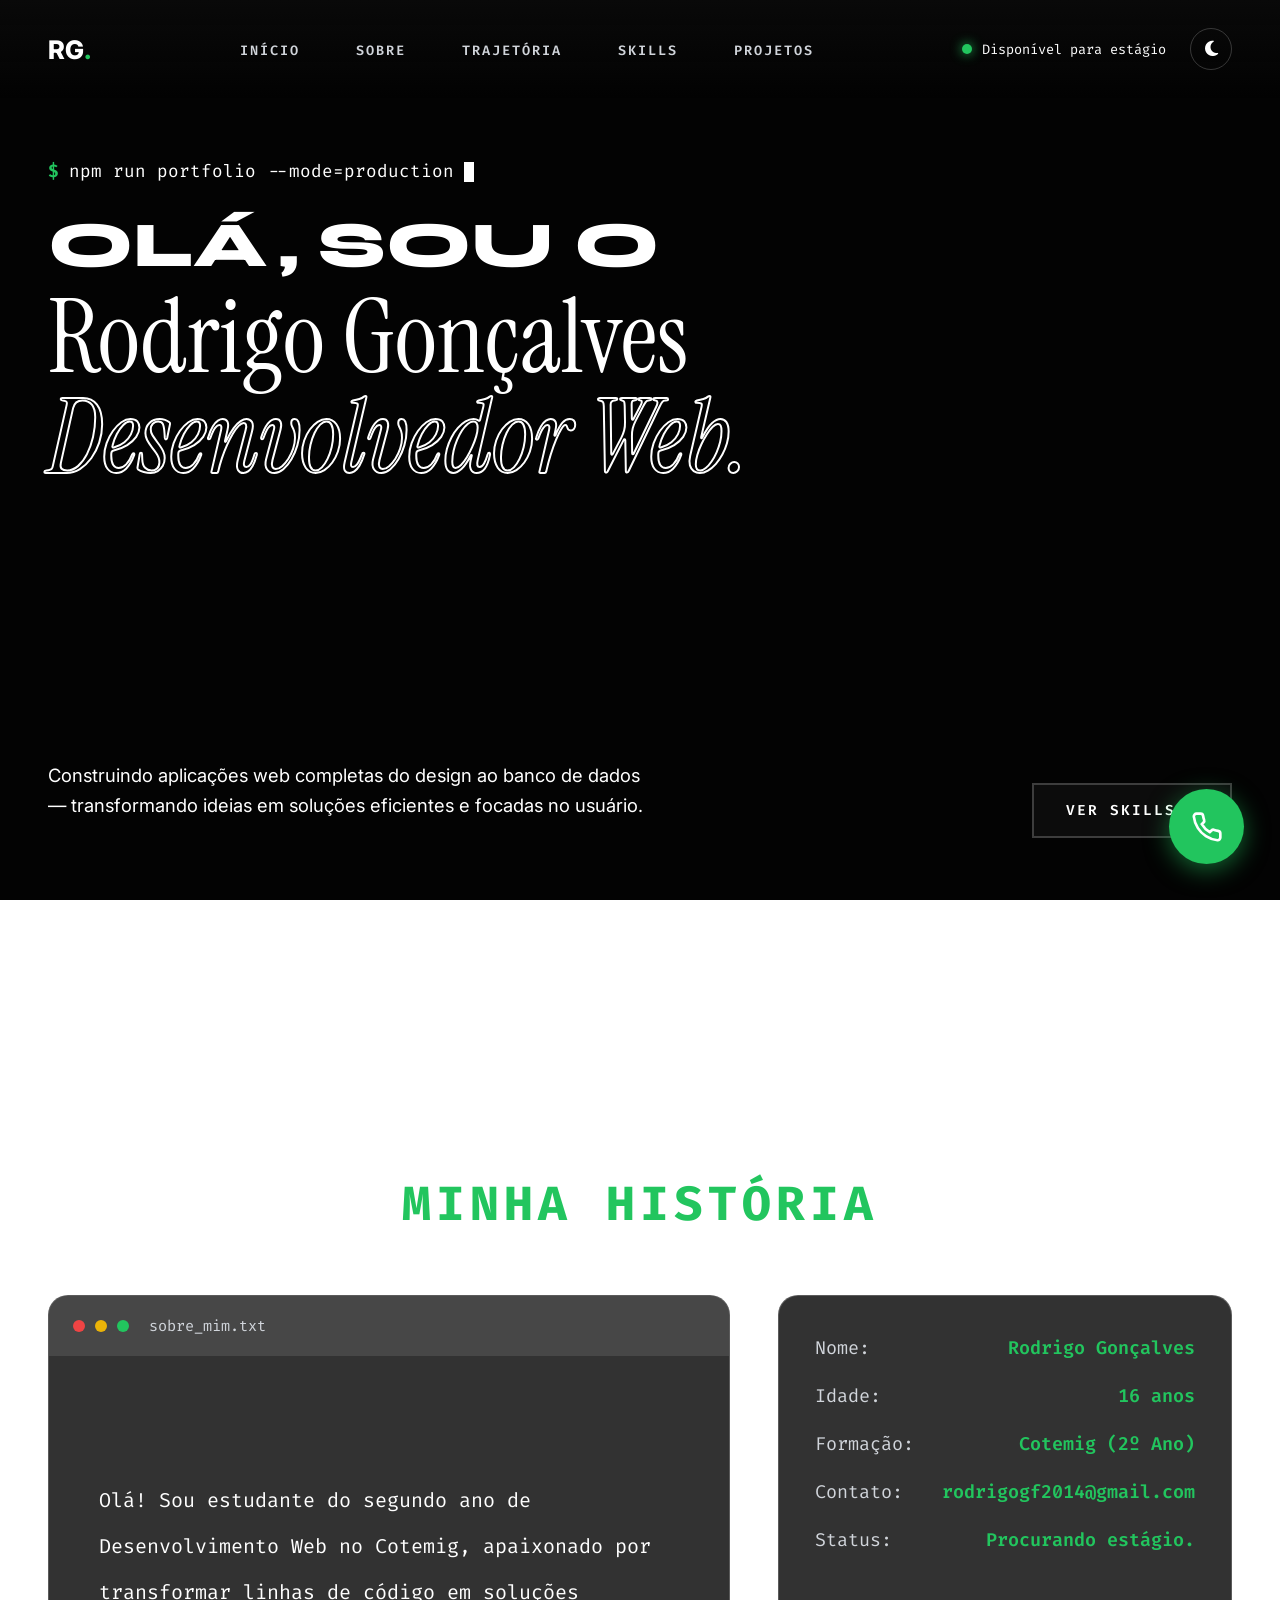
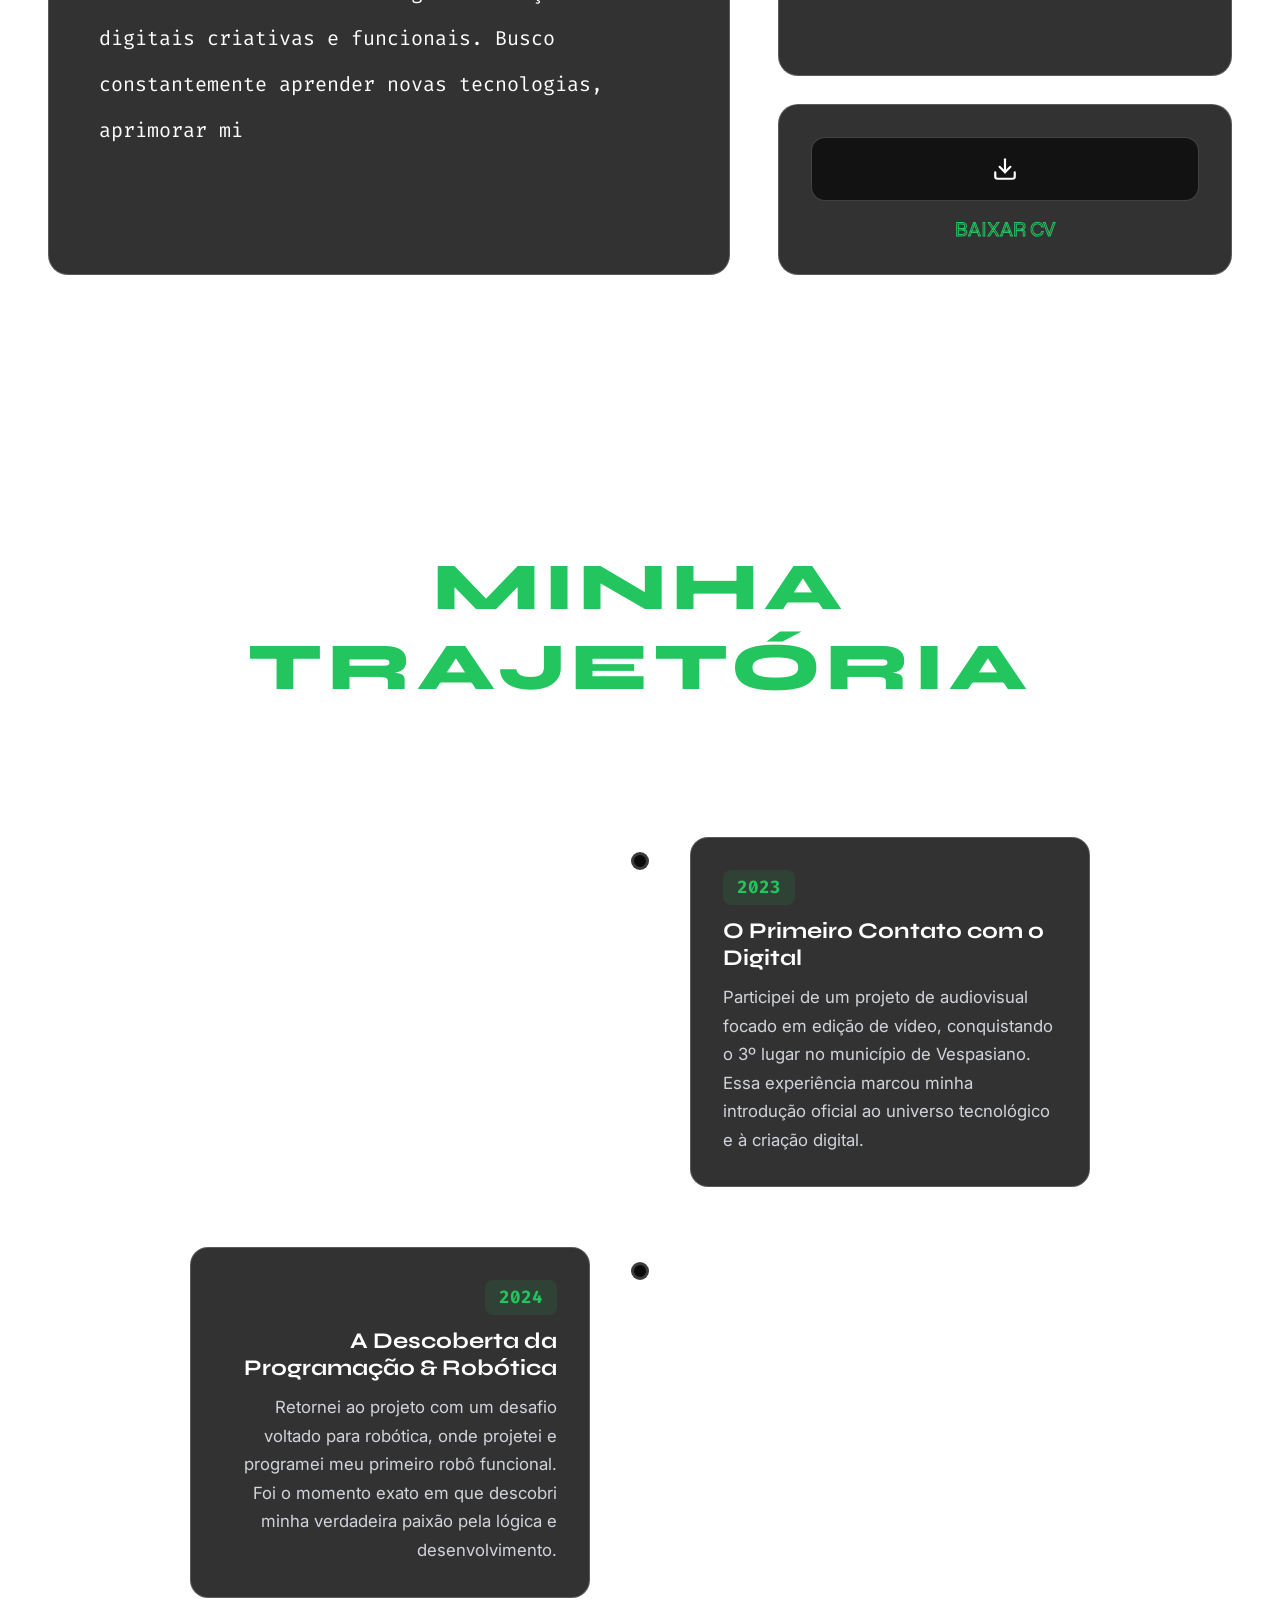
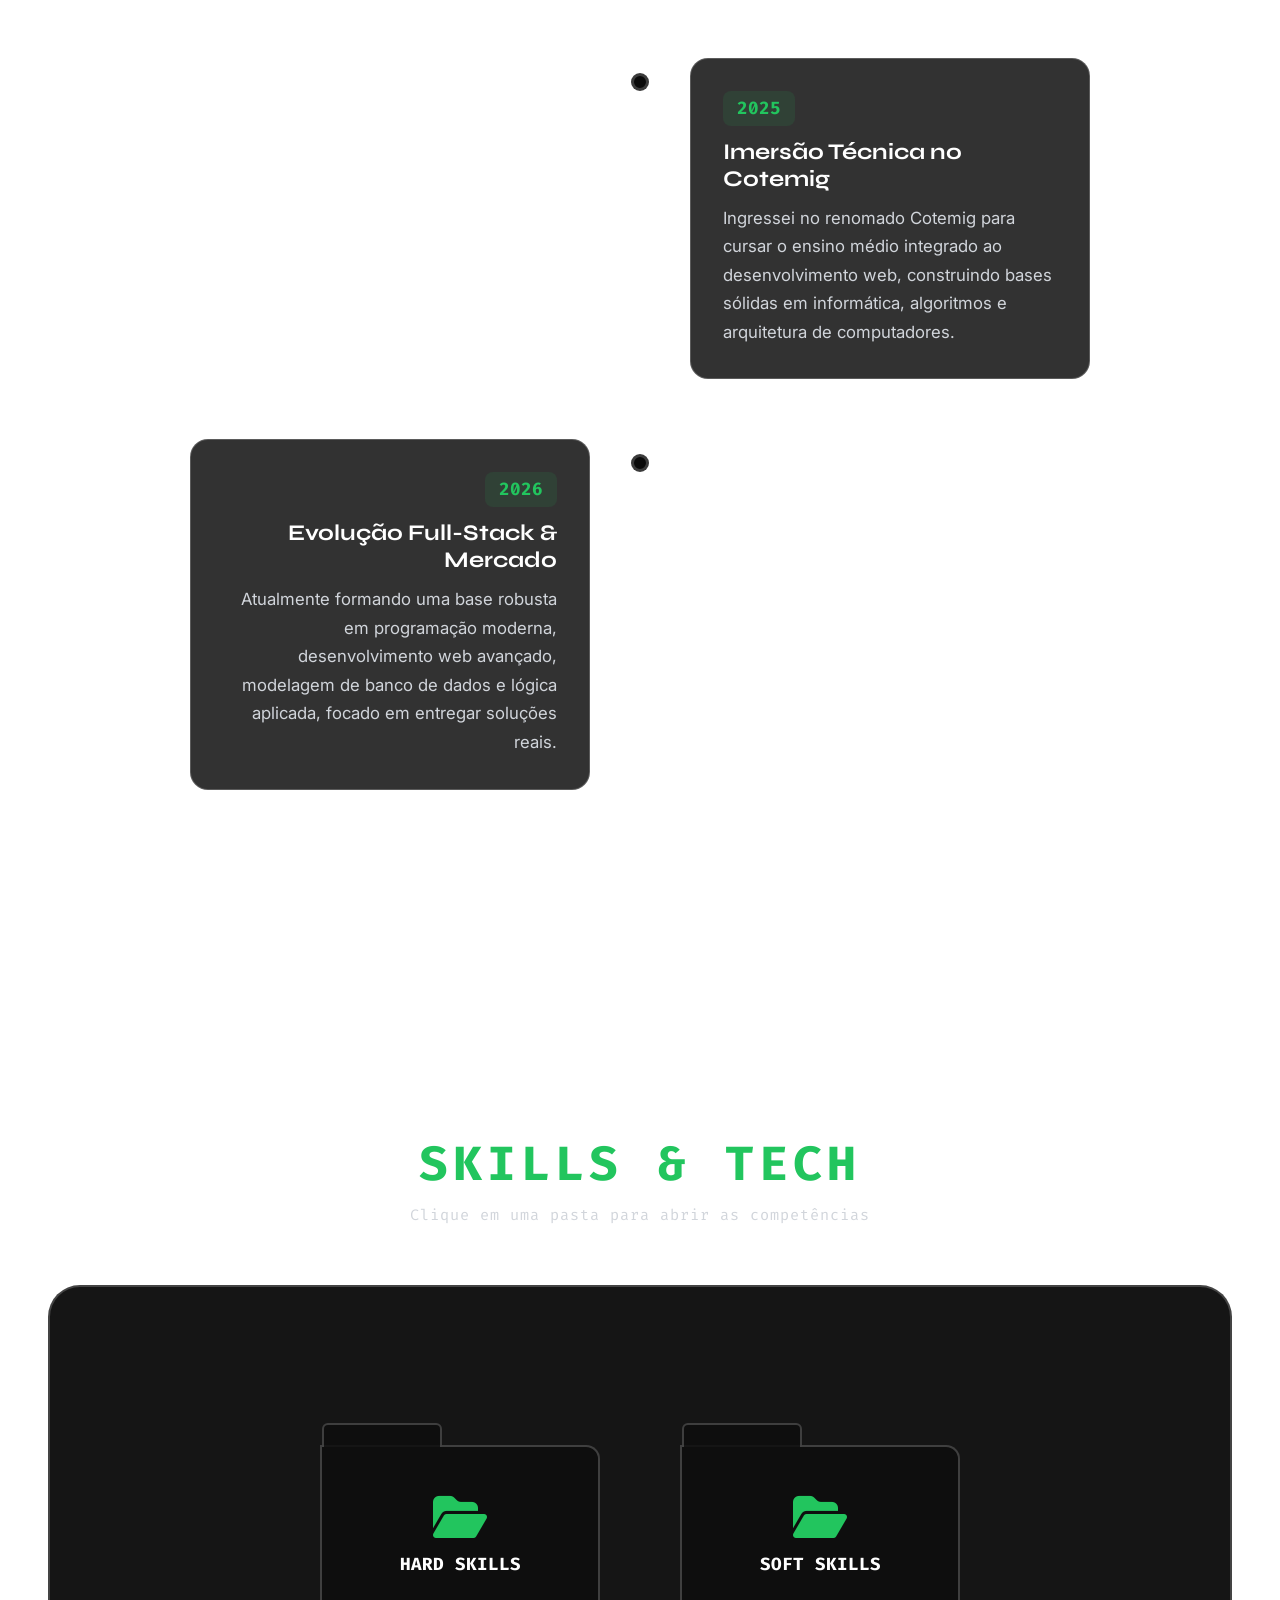
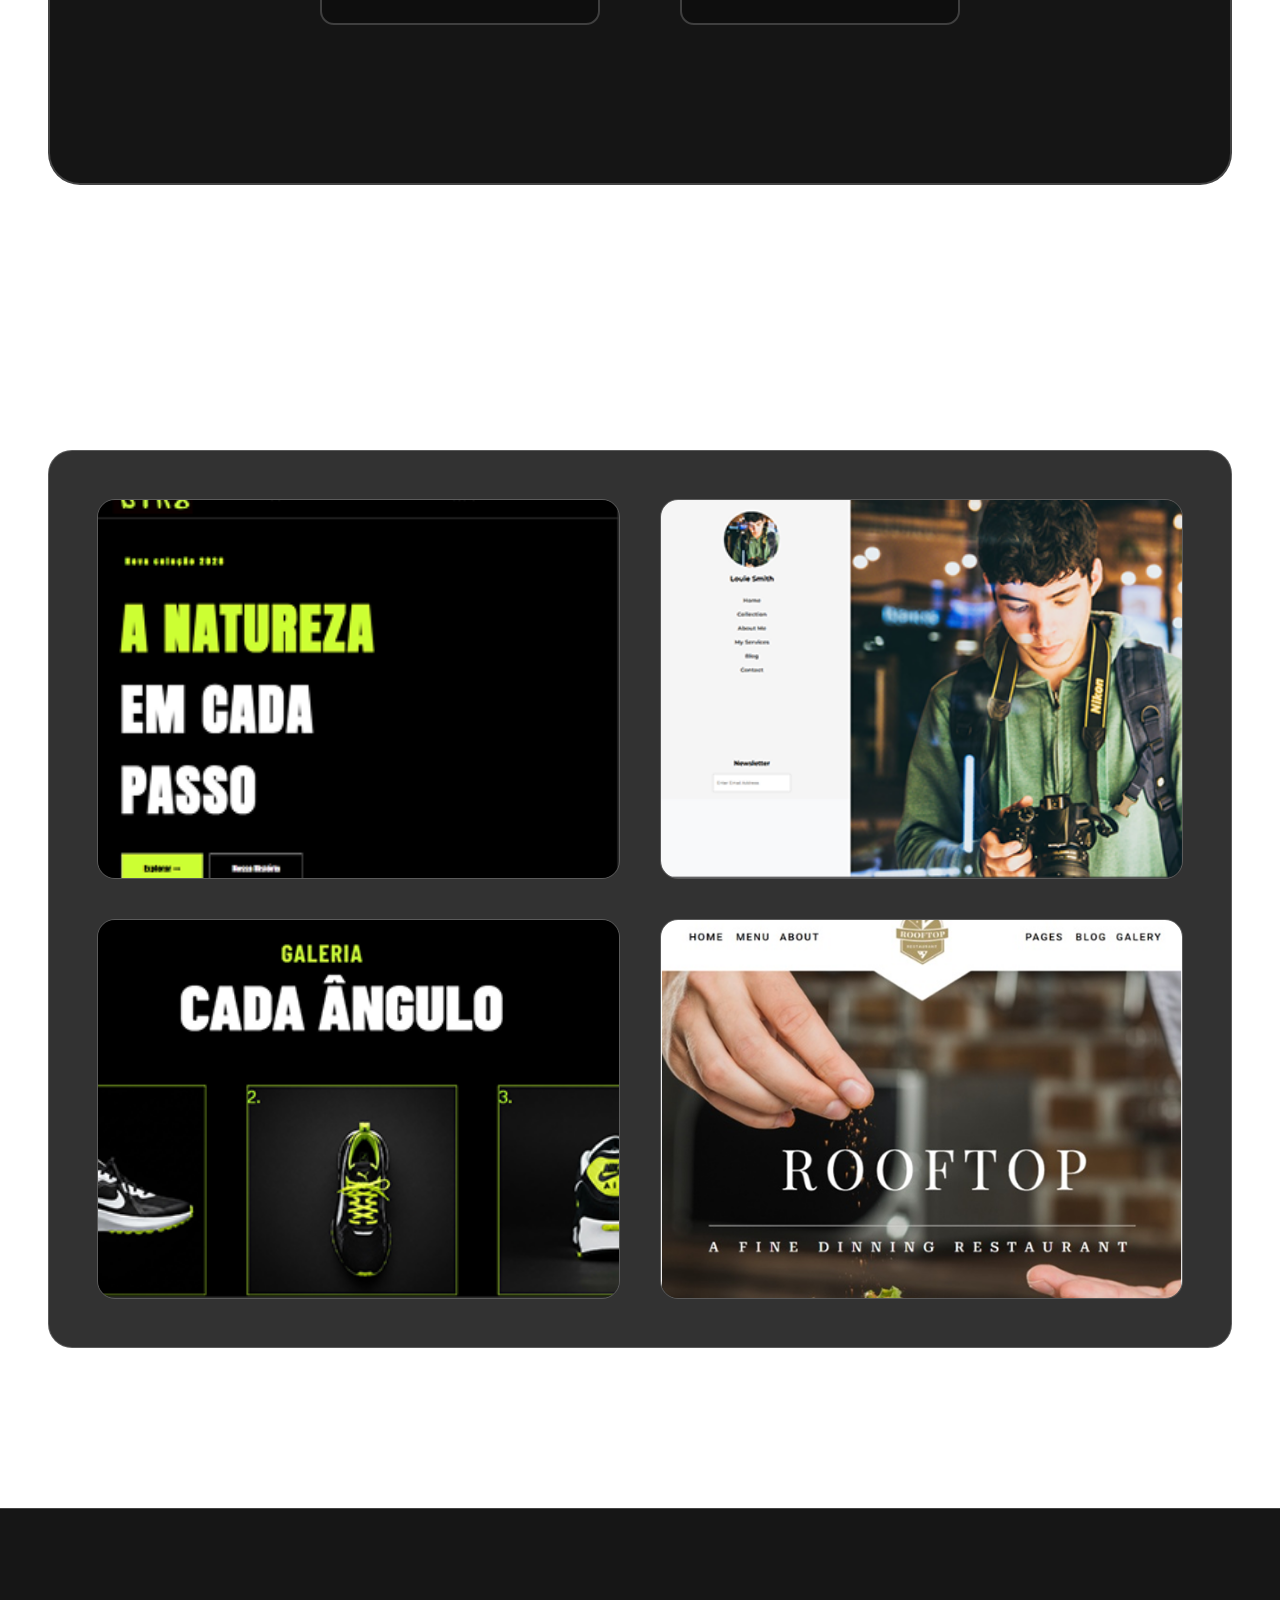
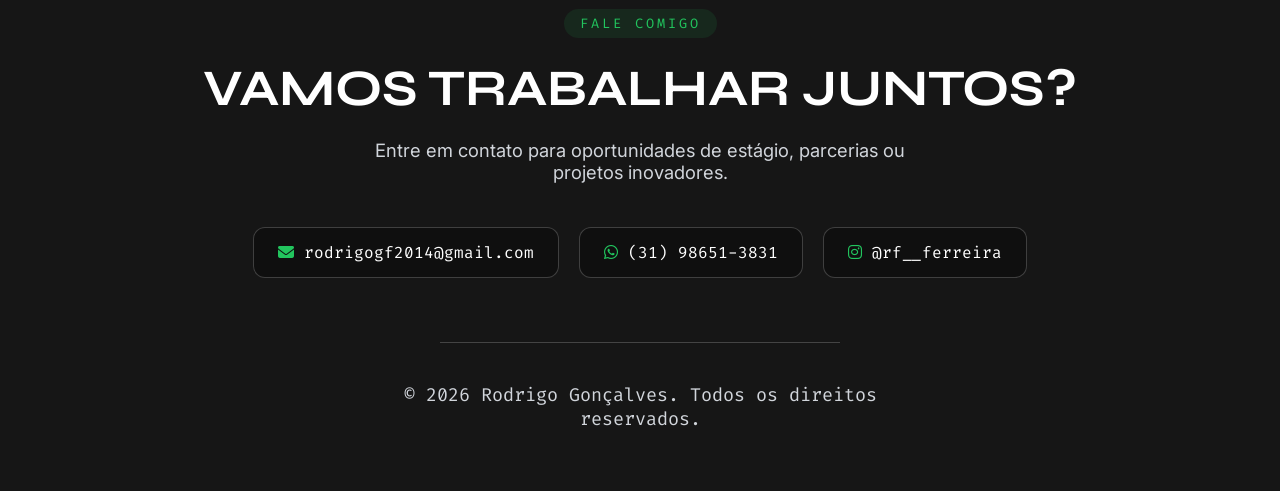
==== index.html @ 090eda8a "Add files via upload" ====
<!DOCTYPE html>
<html lang="pt-BR">

<head>
    <meta charset="UTF-8">
    <meta name="viewport" content="width=device-width, initial-scale=1.0">
    <title>Rodrigo Gonçalves — Desenvolvedor Full-Stack</title>

    <link rel="preconnect" href="https://fonts.googleapis.com">
    <link rel="preconnect" href="https://fonts.gstatic.com" crossorigin>
    <link
        href="https://fonts.googleapis.com/css2?family=Fira+Code:wght@400;500;600;700&family=Instrument+Serif:ital@0;1&family=Inter:wght@300;400;500;600;700&family=Syne:wght@800&display=swap"
        rel="stylesheet">
    <link rel="stylesheet" href="https://cdnjs.cloudflare.com/ajax/libs/font-awesome/6.4.0/css/all.min.css">

    <link rel="stylesheet" href="style.css">
</head>

<body id="corpopagina">

    <!-- BACKGROUND VIDEO -->
    <div class="videofundo">
        <video class="videoobjeto" autoplay loop muted playsinline>
            <source src="134266-759233394.mp4" type="video/mp4">
        </video>
        <div class="camadapesada"></div>
    </div>

    <!-- NAVBAR -->
    <navbar class="barranavegacao">
        <div class="logomarca">RG<span>.</span></div>
        <ul class="listalinks">
            <li><a href="#portfolio-content">Início</a></li>
            <li><a href="#secaoAbout">Sobre</a></li>
            <li><a href="#secaoTrajetoria">Trajetória</a></li>
            <li><a href="#secaoSkills">Skills</a></li>
            <li><a href="#secaoProjetos">Projetos</a></li>
        </ul>
        <div class="historicodireita">
            <div class="statusdisponivel">
                <div class="pontostatus"></div>
                Disponível para estágio
            </div>
            <button id="themeToggleBtn" class="botaotematoggle" onclick="alternarTema()" title="Alternar Tema">
                <div class="containericone">
                    <i class="fa-solid fa-sun iconesol"></i>
                    <i class="fa-solid fa-moon iconeluas"></i>
                </div>
            </button>
        </div>
    </navbar>

    <!-- PRELOADER -->
    <div id="preloader"></div>

    <!-- HERO PRINCIPAL -->
    <main id="portfolio-content" class="conteudoprincipal">
        <div class="wrapperinterno">
            <div class="comandoterminal">
                <span class="simbolocmd">$</span> npm run portfolio --mode=production
                <span class="cursordigitacao"></span>
            </div>

            <div class="containertitulohero">
                <div class="wrappertarget">
                    <span class="olhalogo">OLÁ</span>
                    <span class="complementoim" id="complementoIm">, SOU O</span>
                </div>
                <h1 class="nomeprincipal">Rodrigo Gonçalves</h1>
                <h2 class="subtitulostroke">Desenvolvedor Web.</h2>
            </div>
        </div>

        <div class="rodapehero">
            <p class="descricaoroda">
                Construindo aplicações web completas do design ao banco de dados — transformando ideias em soluções
                eficientes e focadas no usuário.
            </p>
            <div class="acaoroda">
                <a href="#secaoSkills" class="botaocontorno">Ver Skills ↗</a>
            </div>
        </div>
    </main>

    <!-- QUEM SOU EU -->
    <section class="secaoabout" id="secaoAbout">
        <div class="titulocontainer">
            <h2 class="titulotopo">QUEM SOU EU</h2>
            <span class="titulosub" id="tituloSub">MINHA HISTÓRIA</span>
        </div>

        <div class="aboutgrid">
            <div class="historiacard">
                <div class="historiaheader">
                    <span class="pontoterminal r"></span>
                    <span class="pontoterminal y"></span>
                    <span class="pontoterminal g"></span>
                    <span class="titulojanela">sobre_mim.txt</span>
                </div>
                <div class="historiacorpo">
                    <p class="textodigitavel"
                        data-texto="Olá! Sou estudante do segundo ano de Desenvolvimento Web no Cotemig, apaixonado por transformar linhas de código em soluções digitais criativas e funcionais. Busco constantemente aprender novas tecnologias, aprimorar minhas habilidades práticas e colaborar em projetos inovadores que resolvam problemas reais. Meu objetivo é crescer na área de tecnologia, construindo experiências web eficientes e centradas no usuário.">
                    </p>
                </div>
            </div>

            <div class="colunadados">
                <div class="infocard">
                    <div class="infolinha"><span class="infolabel">Nome:</span><span class="infovalor"
                            data-texto="Rodrigo Gonçalves"></span></div>
                    <div class="infolinha"><span class="infolabel">Idade:</span><span class="infovalor"
                            data-texto="16 anos"></span></div>
                    <div class="infolinha"><span class="infolabel">Formação:</span><span class="infovalor"
                            data-texto="Cotemig (2º Ano)"></span></div>
                    <div class="infolinha"><span class="infolabel">Contato:</span><span class="infovalor"
                            data-texto="rodrigogf2014@gmail.com"></span></div>
                    <div class="infolinha"><span class="infolabel">Status:</span><span class="infovalor"
                            data-texto="Procurando estágio."></span></div>
                </div>

                <div class="curriculocard">
                    <a href="RodrigoG-Currículo (1).pdf" download class="botaodownload">
                        <svg viewBox="0 0 24 24" fill="none" stroke-width="2" stroke-linecap="round">
                            <path d="M21 15v4a2 2 0 0 1-2 2H5a2 2 0 0 1-2-2v-4"></path>
                            <polyline points="7 10 12 15 17 10"></polyline>
                            <line x1="12" y1="15" x2="12" y2="3"></line>
                        </svg>
                    </a>
                    <a href="RodrigoG-Currículo (1).pdf" download class="textocurriculo">BAIXAR CV</a>
                </div>
            </div>
        </div>
    </section>

    <!-- SEÇÃO: MINHA TRAJETÓRIA -->
    <section class="secaotrajetoria" id="secaoTrajetoria">
        <div class="titulocontainer">
            <h2 class="titulotopo">EVOLUÇÃO</h2>
            <h2 class="glitchtitulo">MINHA TRAJETÓRIA</h2>
        </div>

        <div class="timelinewrapper">
            <div class="timelinelinhabase">
                <div class="timelinelinhaprogresso" id="timelineProgresso"></div>
            </div>

            <div class="timelineitem">
                <div class="timelineponto"></div>
                <div class="timelinecontent">
                    <span class="timelineano">2023</span>
                    <h3 class="timelinetitulo">O Primeiro Contato com o Digital</h3>
                    <p class="timelinetexto">Participei de um projeto de audiovisual focado em edição de vídeo,
                        conquistando o 3º lugar no município de Vespasiano. Essa experiência marcou minha introdução
                        oficial ao universo tecnológico e à criação digital.</p>
                </div>
            </div>

            <div class="timelineitem">
                <div class="timelineponto"></div>
                <div class="timelinecontent">
                    <span class="timelineano">2024</span>
                    <h3 class="timelinetitulo">A Descoberta da Programação & Robótica</h3>
                    <p class="timelinetexto">Retornei ao projeto com um desafio voltado para robótica, onde projetei e
                        programei meu primeiro robô funcional. Foi o momento exato em que descobri minha verdadeira
                        paixão pela lógica e desenvolvimento.</p>
                </div>
            </div>

            <div class="timelineitem">
                <div class="timelineponto"></div>
                <div class="timelinecontent">
                    <span class="timelineano">2025</span>
                    <h3 class="timelinetitulo">Imersão Técnica no Cotemig</h3>
                    <p class="timelinetexto">Ingressei no renomado Cotemig para cursar o ensino médio integrado ao
                        desenvolvimento web, construindo bases sólidas em informática, algoritmos e arquitetura de
                        computadores.</p>
                </div>
            </div>

            <div class="timelineitem">
                <div class="timelineponto"></div>
                <div class="timelinecontent">
                    <span class="timelineano">2026</span>
                    <h3 class="timelinetitulo">Evolução Full-Stack & Mercado</h3>
                    <p class="timelinetexto">Atualmente formando uma base robusta em programação moderna,
                        desenvolvimento web avançado, modelagem de banco de dados e lógica aplicada, focado em entregar
                        soluções reais.</p>
                </div>
            </div>
        </div>
    </section>

    <!-- SEÇÃO SKILLS -->
    <section class="secaoskills" id="secaoSkills">
        <div class="titulocontainer">
            <h2 class="titulotopo">COMPETÊNCIAS</h2>
            <span class="titulosub">SKILLS & TECH</span>
            <p class="skillsinstrucao">Clique em uma pasta para abrir as competências</p>
        </div>

        <div class="skillssolidbox">
            <div class="foldersflexcontainer">

                <!-- PASTA 1: HARD SKILLS -->
                <div class="folderwrapper" id="wrapperHard">
                    <div class="realfolder" onclick="alternarPasta('hard')">
                        <div class="foldertab"></div>
                        <div class="foldermain">
                            <i class="fa-solid fa-folder-open foldericone"></i>
                            <span>HARD SKILLS</span>
                        </div>
                    </div>
                    <div class="skillsexpansiongrid" id="gridHard">
                        <div class="skillitem"><i class="fa-solid fa-code" style="color: #239120;"></i><span>C#</span>
                        </div>
                        <div class="skillitem"><i class="fa-brands fa-js"
                                style="color: #f7df1e;"></i><span>JavaScript</span></div>
                        <div class="skillitem"><i class="fa-brands fa-python"
                                style="color: #3776ab;"></i><span>Python</span></div>
                        <div class="skillitem"><i class="fa-brands fa-html5"
                                style="color: #e34f26;"></i><span>HTML/CSS</span></div>
                        <div class="skillitem"><i class="fa-solid fa-database"
                                style="color: #4479a1;"></i><span>MySQL</span></div>
                        <div class="skillitem"><i class="fa-brands fa-git-alt"
                                style="color: #f05032;"></i><span>Git</span></div>
                        <div class="skillitem"><i class="fa-solid fa-video"
                                style="color: #a855f7;"></i><span>Edição</span></div>
                    </div>
                </div>

                <!-- PASTA 2: SOFT SKILLS -->
                <div class="folderwrapper" id="wrapperSoft">
                    <div class="realfolder" onclick="alternarPasta('soft')">
                        <div class="foldertab"></div>
                        <div class="foldermain">
                            <i class="fa-solid fa-folder-open foldericone"></i>
                            <span>SOFT SKILLS</span>
                        </div>
                    </div>
                    <div class="skillsexpansiongrid" id="gridSoft">
                        <div class="skillitem"><i class="fa-solid fa-users"
                                style="color: #22c55e;"></i><span>Equipe</span></div>
                        <div class="skillitem"><i class="fa-solid fa-comments"
                                style="color: #3b82f6;"></i><span>Comunicação</span></div>
                        <div class="skillitem"><i class="fa-solid fa-puzzle-piece"
                                style="color: #eab308;"></i><span>Resolução</span></div>
                        <div class="skillitem"><i class="fa-solid fa-lightbulb"
                                style="color: #a855f7;"></i><span>Criatividade</span></div>
                        <div class="skillitem"><i class="fa-solid fa-rocket"
                                style="color: #ec4899;"></i><span>Liderança</span></div>
                    </div>
                </div>

            </div>
        </div>
    </section>

    <!-- SEÇÃO PROJETOS -->
    <section class="secaoprojetos" id="secaoProjetos">
        <div class="tituloprojetoscontainer">
            <h2 class="tituloprojetos">PROJETOS</h2>
        </div>

        <div class="projetosbox">
            <div class="projetosgrid">
                <div class="projetocard">
                    <img src="image 4 (2).png" alt="Preview" class="projetoimg">
                    <div class="projetooverlay">
                        <h3 class="projetotitulocard">STR8 E-COMMERCE</h3>
                        <a href="https://roddrigo-123.github.io/STR8/" target="_blank" class="botaosprojetolink">VER
                            PROJETO</a>
                    </div>
                </div>
                <div class="projetocard">
                    <img src="image 4.png" alt="Preview" class="projetoimg">
                    <div class="projetooverlay">
                        <h3 class="projetotitulocard">LOUIE</h3>
                        <a href="https://roddrigo-123.github.io/Louie/" target="_blank" class="botaosprojetolink">VER
                            PROJETO</a>
                    </div>
                </div>
                <div class="projetocard">
                    <img src="image 5.png" alt="Preview" class="projetoimg">
                    <div class="projetooverlay">
                        <h3 class="projetotitulocard">STR8 LANDING PAGE</h3>
                        <a href="https://roddrigo-123.github.io/Str8landing/" target="_blank"
                            class="botaosprojetolink">VER PROJETO</a>
                    </div>
                </div>
                <div class="projetocard">
                    <img src="Rectangle 11.png" alt="Preview" class="projetoimg">
                    <div class="projetooverlay">
                        <h3 class="projetotitulocard">ROOFTOP</h3>
                        <a href="https://roddrigo-123.github.io/ROOFTOPP/" target="_blank" class="botaosprojetolink">VER
                            PROJETO</a>
                    </div>
                </div>
            </div>
        </div>
    </section>

    <!-- RODAPÉ DE CONTATO OFICIAL -->
    <footer class="footercontato">
        <div class="footercontent">
            <div class="footerbadge">FALE COMIGO</div>
            <h3>VAMOS TRABALHAR JUNTOS?</h3>
            <p>Entre em contato para oportunidades de estágio, parcerias ou projetos inovadores.</p>
            <div class="footerlinksgrid">
                <a href="mailto:rodrigogf2014@gmail.com" class="footerlinkitem"><i class="fa-solid fa-envelope"></i>
                    rodrigogf2014@gmail.com</a>
                <a href="https://wa.me/5531986513831" target="_blank" class="footerlinkitem"><i
                        class="fa-brands fa-whatsapp"></i> (31) 98651-3831</a>
                <a href="https://instagram.com/rf__ferreira" target="_blank" class="footerlinkitem"><i
                        class="fa-brands fa-instagram"></i> @rf__ferreira</a>
            </div>
            <div class="footerdivisor"></div>
            <p class="footercopy">© 2026 Rodrigo Gonçalves. Todos os direitos reservados.</p>
        </div>
    </footer>

    <!-- WIDGET FLUTUANTE NA DIAGONAL COM HOVER -->
    <div class="widgetflutuante">
        <div class="opcoesflutuantes" id="opcoesFlutuantes">
            <button class="botaosub" id="btnAbreForm" title="Formulário">
                <svg viewBox="0 0 24 24" fill="none" stroke="currentColor" stroke-width="2">
                    <path d="M4 4h16c1.1 0 2 .9 2 2v12c0 1.1-.9 2-2 2H4c-1.1 0-2-.9-2-2V6c0-1.1.9-2 2-2z"></path>
                    <polyline points="22,6 12,13 2,6"></polyline>
                </svg>
            </button>
            <button class="botaosub" id="btnAbreRedes" title="Redes">
                <svg viewBox="0 0 24 24" fill="none" stroke="currentColor" stroke-width="2">
                    <rect x="2" y="2" width="20" height="20" rx="5" ry="5"></rect>
                    <path d="M16 11.37A4 4 0 1 1 12.63 8 4 4 0 0 1 16 11.37z"></path>
                </svg>
            </button>
        </div>
        <button class="botaoprincipal" id="btnToggleWidget">
            <svg class="iconetelefone" viewBox="0 0 24 24" fill="none" stroke="currentColor" stroke-width="2">
                <path
                    d="M22 16.92v3a2 2 0 0 1-2.18 2 19.79 19.79 0 0 1-8.63-3.07 19.5 19.5 0 0 1-6-6 19.79 19.79 0 0 1-3.07-8.67A2 2 0 0 1 4.11 2h3a2 2 0 0 1 2 1.72 12.84 12.84 0 0 0 .7 2.81 2 2 0 0 1-.45 2.11L8.09 9.91a16 16 0 0 0 6 6l1.27-1.27a2 2 0 0 1 2.11-.45 12.84 12.84 0 0 0 2.81.7A2 2 0 0 1 22 16.92z">
                </path>
            </svg>
            <svg class="iconefechar" viewBox="0 0 24 24" fill="none" stroke="currentColor" stroke-width="2">
                <line x1="18" y1="6" x2="6" y2="18"></line>
                <line x1="6" y1="6" x2="18" y2="18"></line>
            </svg>
        </button>
    </div>

    <!-- MODAL REDES -->
    <div class="modaloverlay" id="modalRedes">
        <div class="modalcard">
            <button class="modalfechar" onclick="fecharModais()">&times;</button>
            <h3 class="modaltitulo">CONTATO & REDES</h3>
            <div class="redesgrid">
                <a href="mailto:rodrigogf2014@gmail.com" class="redeitem">E-mail</a>
                <a href="https://wa.link/9b0cmp" target="_blank" class="redeitem">WhatsApp</a>
                <a href="https://instagram.com/rf__ferreira?dlrf=MWRsMnFoeXduMDA2dw%3D%3D" target="_blank"
                    class="redeitem">Instagram</a>
                <a href="https://github.com/roddrigo-123" target="_blank" class="redeitem">GitHub</a>
            </div>
        </div>
    </div>

    <!-- MODAL FORMULÁRIO -->
    <div class="modaloverlay" id="modalForm">
        <div class="modalcard">
            <button class="modalfechar" onclick="fecharModais()">&times;</button>
            <h3 class="modaltitulo">FALE COMIGO</h3>
            <form class="formcontato" action="https://formspree.io/f/xwlvbppo" method="POST">
                <div class="formcampo">
                    <label>Nome *</label>
                    <input type="text" name="nome" required>
                </div>
                <div class="formcampo">
                    <label>Telefone *</label>
                    <input type="text" id="telefone" name="telefone" oninput="mascara_telefone()"
                        placeholder="(31)98651-3831" maxlength="14" required>
                </div>
                <div class="formcampo">
                    <label>E-mail *</label>
                    <input type="email" name="email" placeholder="seuemail@dominio.com" required>
                </div>
                <div class="formcampo">
                    <label>Mensagem *</label>
                    <textarea name="mensagem" rows="4" required></textarea>
                </div>
                <button type="submit" class="botaosenviarform">ENVIAR MENSAGEM</button>
            </form>
        </div>
    </div>

    <script src="script.js"></script>
</body>

</html>
---- style.css ----
* {
    margin: 0;
    padding: 0;
    box-sizing: border-box;
}

html,
body {
    width: 100%;
    max-width: 100%;
    overflow-x: hidden !important;
    color: #ffffff;
    font-family: 'Inter', sans-serif;
    min-height: 100vh;
    position: relative;
    scroll-behavior: smooth;
    transition: background-color 0.4s ease, color 0.4s ease;
}

/* --- TEMA CLARO (ATIVADO VIA CLASSE NO BODY) --- */
body.modo-claro {
    background-color: #f8fafc;
    color: #0f172a;
}

body.modo-claro .historiacard,
body.modo-claro .infocard,
body.modo-claro .curriculocard,
body.modo-claro .timelinecontent,
body.modo-claro .projetosbox,
body.modo-claro .realfolder,
body.modo-claro .foldertab,
body.modo-claro .modalcard,
body.modo-claro .redeitem,
body.modo-claro .botaocontorno,
body.modo-claro .footerlinkitem,
body.modo-claro .botaosub {
    background-color: rgba(255, 255, 255, 0.9);
    color: #0f172a;
    border-color: rgba(0, 0, 0, 0.2);
}

body.modo-claro .skillssolidbox {
    background-color: rgba(241, 245, 249, 0.96);
    border-color: rgba(0, 0, 0, 0.2);
}

body.modo-claro .titulotopo,
body.modo-claro .olhalogo,
body.modo-claro .complementoim,
body.modo-claro .nomeprincipal,
body.modo-claro .timelinetitulo,
body.modo-claro .projetotitulocard,
body.modo-claro .footercontent h3,
body.modo-claro .modaltitulo,
body.modo-claro .logomarca,
body.modo-claro .textodigitavel,
body.modo-claro .foldermain,
body.modo-claro .skillitem {
    color: #0f172a;
}

body.modo-claro .subtitulostroke {
    -webkit-text-stroke: 2px #0f172a;
}

body.modo-claro .descricaoroda,
body.modo-claro .timelinetexto,
body.modo-claro .footercontent p,
body.modo-claro .titulojanela,
body.modo-claro .infolabel,
body.modo-claro .skillsinstrucao {
    color: #475569;
}

body.modo-claro .camadapesada {
    background: rgba(255, 255, 255, 0.75);
}

body.modo-claro .botaodownload {
    background: #f1f5f9;
}

body.modo-claro .botaodownload svg {
    stroke: #0f172a;
}

body.modo-claro .botaotematoggle {
    border-color: rgba(0, 0, 0, 0.2);
}

body.modo-claro .iconesol {
    opacity: 1;
    transform: translateY(0);
    color: #0f172a;
}

body.modo-claro .iconeluas {
    opacity: 0;
    transform: translateY(-20px);
}

body.modo-claro .formcampo input,
body.modo-claro .formcampo textarea {
    background: #f8fafc;
    border-color: rgba(0, 0, 0, 0.2);
    color: #0f172a;
}

/* --- SCROLLBAR --- */
::-webkit-scrollbar {
    width: 12px;
}

::-webkit-scrollbar-track {
    background: #0a0a0a;
}

::-webkit-scrollbar-thumb {
    background-color: #22c55e;
    border-radius: 6px;
    border: 3px solid #0a0a0a;
}

/* --- BACKGROUND VIDEO (CORRIGIDO) --- */
.videofundo {
    position: fixed;
    top: 0;
    left: 0;
    width: 100vw;
    height: 100vh;
    z-index: -2;
    overflow: hidden;
    pointer-events: none;
    background-color: #0a0a0a;
}

.videoobjeto {
    width: 100%;
    height: 100%;
    object-fit: cover;
    position: absolute;
    top: 0;
    left: 0;
    z-index: -2;
}

.camadapesada {
    position: absolute;
    top: 0;
    left: 0;
    width: 100%;
    height: 100%;
    background: rgba(0, 0, 0, 0.65);
    z-index: -1;
    pointer-events: none;
    transition: background 0.4s ease;
}

#preloader {
    position: fixed;
    top: 0;
    left: 0;
    width: 100vw;
    height: 100vh;
    background-color: #000000;
    z-index: 9998;
    transition: opacity 0.6s ease;
    pointer-events: none;
}

/* --- NAVBAR --- */
.barranavegacao {
    display: flex;
    justify-content: space-between;
    align-items: center;
    padding: 28px 48px;
    position: fixed;
    top: 0;
    left: 0;
    width: 100%;
    z-index: 100;
    background: linear-gradient(to bottom, rgba(10, 10, 10, 0.9), transparent);
}

.logomarca {
    font-weight: 800;
    font-size: 1.6rem;
    color: #ffffff;
}

.logomarca span {
    color: #22c55e;
}

.listalinks {
    display: flex;
    gap: 16px;
    list-style: none;
}

.listalinks a {
    color: #d1d5db;
    text-decoration: none;
    font-size: 0.85rem;
    font-family: 'Fira Code', monospace;
    letter-spacing: 2px;
    text-transform: uppercase;
    font-weight: 600;
    padding: 10px 20px;
    border-radius: 8px;
    transition: all 0.25s ease;
}

.listalinks a:hover {
    background-color: #ffffff;
    color: #0a0a0a;
}

.historicodireita {
    display: flex;
    align-items: center;
    gap: 24px;
}

.statusdisponivel {
    display: flex;
    align-items: center;
    gap: 10px;
    font-family: 'Fira Code', monospace;
    font-size: 0.85rem;
    color: #ffffff;
}

.pontostatus {
    width: 10px;
    height: 10px;
    background-color: #22c55e;
    border-radius: 50%;
    box-shadow: 0 0 12px #22c55e;
}

/* BOTÃO TEMA */
.botaotematoggle {
    background: transparent;
    border: 1.5px solid rgba(255, 255, 255, 0.2);
    width: 42px;
    height: 42px;
    border-radius: 50%;
    cursor: pointer;
    display: flex;
    justify-content: center;
    align-items: center;
    position: relative;
    overflow: hidden;
}

.containericone {
    position: relative;
    width: 100%;
    height: 100%;
    display: flex;
    justify-content: center;
    align-items: center;
}

.botaotematoggle i {
    position: absolute;
    font-size: 1.1rem;
    color: #ffffff;
    transition: transform 0.4s ease, opacity 0.4s ease;
}

.iconesol {
    opacity: 0;
    transform: translateY(20px);
}

.iconeluas {
    opacity: 1;
    transform: translateY(0);
}

/* --- HERO --- */
.conteudoprincipal {
    padding: 160px 48px 80px 48px;
    width: 100vw;
    min-height: 100vh;
    display: flex;
    flex-direction: column;
    justify-content: space-between;
    align-items: flex-start !important;
    opacity: 0;
    transform: translateY(20px);
    transition: opacity 1s ease, transform 1s ease;
}

.mostrarconteudo {
    opacity: 1 !important;
    transform: translateY(0) !important;
}

.wrapperinterno {
    width: 100%;
    display: flex;
    flex-direction: column;
    align-items: flex-start !important;
}

.comandoterminal {
    font-family: 'Fira Code', monospace;
    font-size: 1.1rem;
    color: #ffffff;
    margin-bottom: 24px;
    display: flex;
    align-items: center;
    gap: 10px;
}

.comandoterminal .simbolocmd {
    color: #22c55e;
    font-weight: 700;
}

.cursordigitacao {
    display: inline-block;
    width: 10px;
    height: 20px;
    background-color: #ffffff;
    animation: piscarcursor 1s infinite;
}

@keyframes piscarcursor {
    50% {
        opacity: 0;
    }
}

.containertitulohero {
    margin-bottom: 20px;
    width: 100%;
    display: flex;
    flex-direction: column;
    align-items: flex-start !important;
}

.wrappertarget {
    position: relative;
    display: inline-flex;
    align-items: center;
    gap: 12px;
    margin-bottom: 8px;
}

.olhalogo {
    font-family: 'Syne', sans-serif;
    font-size: clamp(2rem, 5vw, 4.5rem);
    font-weight: 800;
    color: #ffffff;
    line-height: 1;
}

.complementoim {
    font-family: 'Syne', sans-serif;
    font-size: clamp(2rem, 5vw, 4.5rem);
    font-weight: 800;
    color: #ffffff;
    opacity: 0;
    transform: translateX(-10px);
    transition: opacity 0.8s ease, transform 0.8s ease;
}

.revelarim {
    opacity: 1 !important;
    transform: translateX(0) !important;
}

.nomeprincipal {
    font-family: 'Instrument Serif', serif;
    font-size: clamp(3.5rem, 8vw, 9rem);
    font-weight: 400;
    line-height: 0.9;
    color: #ffffff;
    margin-bottom: 8px;
    width: 100%;
}

.subtitulostroke {
    font-family: 'Instrument Serif', serif;
    font-style: italic;
    font-size: clamp(3.5rem, 8vw, 9rem);
    font-weight: 400;
    line-height: 0.9;
    color: transparent;
    -webkit-text-stroke: 2px #ffffff;
    margin-bottom: 20px;
    width: 100%;
}

.rodapehero {
    display: flex;
    justify-content: space-between;
    align-items: flex-end;
    margin-top: 60px;
    width: 100%;
    flex-wrap: wrap;
    gap: 32px;
}

.descricaoroda {
    max-width: 600px;
    font-size: 1.15rem;
    line-height: 1.6;
    color: #ffffff;
}

.botaocontorno {
    border: 2px solid rgba(255, 255, 255, 0.2);
    background: rgba(15, 15, 15, 0.85);
    color: #ffffff;
    padding: 16px 32px;
    font-family: 'Fira Code', monospace;
    font-size: 0.9rem;
    font-weight: 600;
    letter-spacing: 2px;
    text-transform: uppercase;
    text-decoration: none;
    transition: all 0.3s ease;
}

.botaocontorno:hover {
    background: #22c55e !important;
    color: #fff !important;
    border-color: #22c55e !important;
}

/* --- SEÇÕES GERAIS --- */
.secaoabout,
.secaotrajetoria,
.secaoprojetos,
.secaoskills {
    max-width: 1400px;
    width: 100%;
    margin: 160px auto;
    padding: 0 48px;
    opacity: 0;
    transform: translateY(40px);
    transition: opacity 1s ease, transform 1s ease;
}

.secaoabout.revelar,
.secaotrajetoria.revelar,
.secaoprojetos.revelar,
.secaoskills.revelar {
    opacity: 1 !important;
    transform: translateY(0) !important;
}

.titulocontainer {
    text-align: center;
    margin-bottom: 60px;
}

.titulotopo {
    font-family: 'Instrument Serif', serif;
    font-size: clamp(3.5rem, 7vw, 6.5rem);
    color: #ffffff;
}

.titulosub {
    font-family: 'Fira Code', monospace;
    font-size: clamp(1.8rem, 4vw, 3rem);
    font-weight: 700;
    text-transform: uppercase;
    letter-spacing: 5px;
    margin-top: -5px;
    display: inline-block;
    color: #22c55e;
}

.glitchtitulo {
    font-family: 'Syne', sans-serif;
    font-size: clamp(2.4rem, 5.5vw, 4.2rem);
    font-weight: 800;
    text-transform: uppercase;
    letter-spacing: 6px;
    margin-top: -5px;
    display: inline-block;
    color: #22c55e;
    position: relative;
}

.aboutgrid {
    display: grid;
    grid-template-columns: 1.5fr 1fr;
    gap: 48px;
    align-items: stretch;
}

.historiacard {
    border: 1.5px solid rgba(255, 255, 255, 0.2);
    border-radius: 20px;
    background: rgba(15, 15, 15, 0.85);
    display: flex;
    flex-direction: column;
    overflow: hidden;
    min-height: 580px;
}

.historiaheader {
    background: rgba(255, 255, 255, 0.1);
    padding: 20px 24px;
    display: flex;
    align-items: center;
    gap: 10px;
}

.pontoterminal {
    width: 12px;
    height: 12px;
    border-radius: 50%;
    display: inline-block;
}

.pontoterminal.r {
    background-color: #ef4444;
}

.pontoterminal.y {
    background-color: #eab308;
}

.pontoterminal.g {
    background-color: #22c55e;
}

.titulojanela {
    margin-left: 10px;
    font-family: 'Fira Code', monospace;
    font-size: 0.95rem;
    color: #d1d5db;
}

.historiacorpo {
    padding: 60px 50px;
    flex: 1;
    display: flex;
    align-items: center;
}

.textodigitavel {
    font-family: 'Fira Code', monospace;
    font-size: 1.25rem;
    line-height: 2.3;
    color: #ffffff;
}

.colunadados {
    display: flex;
    flex-direction: column;
    gap: 28px;
    justify-content: space-between;
}

.infocard {
    border: 1.5px solid rgba(255, 255, 255, 0.2);
    border-radius: 20px;
    background: rgba(15, 15, 15, 0.85);
    padding: 40px 36px;
    display: flex;
    flex-direction: column;
    gap: 24px;
    flex: 1;
}

.infolinha {
    display: flex;
    justify-content: space-between;
    font-size: 1.15rem;
    gap: 16px;
}

.infolabel {
    color: #d1d5db;
    font-family: 'Fira Code', monospace;
}

.infovalor {
    color: #22c55e;
    font-family: 'Fira Code', monospace;
    font-weight: 600;
    text-align: right;
}

.curriculocard {
    border: 1.5px solid rgba(255, 255, 255, 0.2);
    border-radius: 20px;
    background: rgba(15, 15, 15, 0.85);
    padding: 32px;
    text-align: center;
    display: flex;
    flex-direction: column;
    align-items: center;
    gap: 16px;
}

.botaodownload {
    border: 1.5px solid rgba(255, 255, 255, 0.2);
    background: rgba(15, 15, 15, 0.85);
    padding: 18px;
    width: 100%;
    border-radius: 14px;
    cursor: pointer;
    display: flex;
    justify-content: center;
}

.botaodownload svg {
    width: 26px;
    height: 26px;
    stroke: #ffffff;
}

.textocurriculo {
    font-family: 'Syne', sans-serif;
    font-size: 1.3rem;
    color: transparent;
    -webkit-text-stroke: 1px #22c55e;
    text-transform: uppercase;
    text-decoration: none;
}

/* --- TRAJETÓRIA --- */
.timelinewrapper {
    position: relative;
    max-width: 1000px;
    margin: 0 auto;
    padding: 40px 0;
}

.timelinelinhabase {
    position: absolute;
    top: 0;
    left: 50%;
    transform: translateX(-50%);
    width: 4px;
    height: 100%;
    background: rgba(255, 255, 255, 0.2);
    border-radius: 4px;
}

.timelinelinhaprogresso {
    position: absolute;
    top: 0;
    left: 0;
    width: 100%;
    height: 0%;
    background: #22c55e;
    box-shadow: 0 0 20px #22c55e;
    border-radius: 4px;
    transition: height 0.1s ease-out;
}

.timelineitem {
    position: relative;
    width: 50%;
    padding: 30px 50px;
    opacity: 0;
    transform: translateY(60px);
    transition: opacity 0.8s ease, transform 0.8s ease;
}

.timelineitem.ativa {
    opacity: 1;
    transform: translateY(0);
}

.timelineitem:nth-child(odd) {
    left: 0;
    text-align: right;
}

.timelineitem:nth-child(even) {
    left: 50%;
    text-align: left;
}

.timelineponto {
    position: absolute;
    top: 45px;
    width: 18px;
    height: 18px;
    background: #0a0a0a;
    border: 3px solid rgba(255, 255, 255, 0.2);
    border-radius: 50%;
    z-index: 2;
}

.timelineitem:nth-child(odd) .timelineponto {
    right: -9px;
}

.timelineitem:nth-child(even) .timelineponto {
    left: -9px;
}

.timelineitem.ativa .timelineponto {
    background: #22c55e;
    border-color: #ffffff;
    box-shadow: 0 0 20px #22c55e;
    transform: scale(1.35);
}

.timelinecontent {
    background: rgba(15, 15, 15, 0.85);
    border: 1.5px solid rgba(255, 255, 255, 0.2);
    border-radius: 18px;
    padding: 32px;
}

.timelineano {
    font-family: 'Fira Code', monospace;
    font-size: 1.1rem;
    font-weight: 700;
    color: #22c55e;
    background: rgba(34, 197, 94, 0.1);
    padding: 6px 14px;
    border-radius: 8px;
    display: inline-block;
    margin-bottom: 12px;
}

.timelinetitulo {
    font-family: 'Syne', sans-serif;
    font-size: 1.4rem;
    color: #ffffff;
    margin-bottom: 12px;
}

.timelinetexto {
    font-size: 1.05rem;
    line-height: 1.7;
    color: #d1d5db;
}

/* --- SKILLS --- */
.skillsinstrucao {
    text-align: center;
    font-family: 'Fira Code', monospace;
    font-size: 0.95rem;
    color: #d1d5db;
    margin-top: 10px;
    margin-bottom: 40px;
    letter-spacing: 1px;
}

.skillssolidbox {
    background: rgba(12, 12, 12, 0.96);
    border: 2px solid rgba(255, 255, 255, 0.2);
    border-radius: 32px;
    padding: 80px 40px;
    width: 100%;
    min-height: 500px;
    display: flex;
    justify-content: center;
    align-items: center;
    position: relative;
}

.foldersflexcontainer {
    display: flex;
    justify-content: center;
    align-items: center;
    width: 100%;
    flex-wrap: wrap;
    gap: 80px;
}

.folderwrapper {
    position: relative;
    display: flex;
    justify-content: center;
    align-items: center;
}

.realfolder {
    position: relative;
    width: 280px;
    height: 180px;
    background: rgba(15, 15, 15, 0.85);
    border: 2.5px solid rgba(255, 255, 255, 0.2);
    border-radius: 0 14px 14px 14px;
    display: flex;
    align-items: center;
    justify-content: center;
    cursor: pointer;
    z-index: 5;
    transition: transform 0.2s ease, border-color 0.2s ease;
}

.realfolder:hover {
    border-color: #22c55e;
    transform: translateY(-4px);
}

.foldertab {
    position: absolute;
    top: -24px;
    left: 0;
    width: 120px;
    height: 24px;
    background: rgba(15, 15, 15, 0.85);
    border: 2.5px solid rgba(255, 255, 255, 0.2);
    border-bottom: none;
    border-radius: 6px 6px 0 0;
}

.foldermain {
    display: flex;
    flex-direction: column;
    align-items: center;
    gap: 12px;
    color: #ffffff;
    font-family: 'Fira Code', monospace;
    font-size: 1.1rem;
    font-weight: 700;
}

.foldericone {
    font-size: 3rem;
    color: #22c55e;
}

.skillsexpansiongrid {
    position: absolute;
    top: 50%;
    left: 50%;
    width: 0;
    height: 0;
    display: flex;
    justify-content: center;
    align-items: center;
    pointer-events: none;
    z-index: 10;
}

.folderwrapper.ativa .skillsexpansiongrid {
    pointer-events: auto;
}

.skillitem {
    position: absolute;
    display: flex;
    flex-direction: column;
    align-items: center;
    gap: 6px;
    color: #ffffff;
    font-family: 'Fira Code', monospace;
    font-size: 1rem;
    font-weight: 600;
    opacity: 0;
    transform: translate(0, 0) scale(0.5);
    transition: all 0.3s ease;
    user-select: none;
    pointer-events: none;
}

.skillitem i {
    font-size: 2.5rem;
    filter: drop-shadow(0 0 10px rgba(34, 197, 94, 0.5));
}

.skillitem span {
    background: #0a0a0a;
    border: 1px solid rgba(255, 255, 255, 0.2);
    padding: 3px 10px;
    border-radius: 6px;
    font-size: 0.85rem;
}

.folderwrapper.ativa .skillitem {
    opacity: 1;
    pointer-events: auto;
}

#wrapperHard.ativa #gridHard .skillitem:nth-child(1) {
    transform: translate(-200px, -120px) scale(1);
}

#wrapperHard.ativa #gridHard .skillitem:nth-child(2) {
    transform: translate(200px, -120px) scale(1);
}

#wrapperHard.ativa #gridHard .skillitem:nth-child(3) {
    transform: translate(-240px, 0px) scale(1);
}

#wrapperHard.ativa #gridHard .skillitem:nth-child(4) {
    transform: translate(240px, 0px) scale(1);
}

#wrapperHard.ativa #gridHard .skillitem:nth-child(5) {
    transform: translate(-160px, 110px) scale(1);
}

#wrapperHard.ativa #gridHard .skillitem:nth-child(6) {
    transform: translate(160px, 110px) scale(1);
}

#wrapperHard.ativa #gridHard .skillitem:nth-child(7) {
    transform: translate(0px, -150px) scale(1);
}

#wrapperSoft.ativa #gridSoft .skillitem:nth-child(1) {
    transform: translate(-180px, -100px) scale(1);
}

#wrapperSoft.ativa #gridSoft .skillitem:nth-child(2) {
    transform: translate(180px, -100px) scale(1);
}

#wrapperSoft.ativa #gridSoft .skillitem:nth-child(3) {
    transform: translate(0px, -140px) scale(1);
}

#wrapperSoft.ativa #gridSoft .skillitem:nth-child(4) {
    transform: translate(-150px, 100px) scale(1);
}

#wrapperSoft.ativa #gridSoft .skillitem:nth-child(5) {
    transform: translate(150px, 100px) scale(1);
}

/* --- PROJETOS --- */
.tituloprojetos {
    font-family: 'Syne', sans-serif;
    font-size: clamp(3rem, 7vw, 5.5rem);
    text-align: center;
    color: #ffffff;
    text-transform: uppercase;
}

.projetosbox {
    background: rgba(15, 15, 15, 0.85);
    border: 1.5px solid rgba(255, 255, 255, 0.2);
    border-radius: 24px;
    padding: 48px;
}

.projetosgrid {
    display: grid;
    grid-template-columns: repeat(2, 1fr);
    gap: 40px;
}

.projetocard {
    position: relative;
    height: 380px;
    border-radius: 18px;
    overflow: hidden;
    border: 1.5px solid rgba(255, 255, 255, 0.2);
}

.projetoimg {
    width: 100%;
    height: 100%;
    object-fit: cover;
}

.projetooverlay {
    position: absolute;
    bottom: 0;
    left: 0;
    width: 100%;
    height: 60%;
    background: linear-gradient(to top, #0a0a0a 40%, transparent);
    display: flex;
    flex-direction: column;
    justify-content: flex-end;
    align-items: center;
    padding: 32px;
    opacity: 0;
    transition: opacity 0.3s ease;
}

.projetocard:hover .projetooverlay {
    opacity: 1;
}

.projetotitulocard {
    font-family: 'Syne', sans-serif;
    font-size: 2.4rem;
    color: #ffffff;
    text-align: center;
}

.botaosprojetolink {
    padding: 14px 28px;
    background: #22c55e;
    color: #fff;
    text-decoration: none;
    font-family: 'Fira Code', monospace;
    font-weight: 700;
    border-radius: 8px;
    margin-top: 12px;
}

/* --- RODAPÉ --- */
.footercontato {
    background: rgba(10, 10, 10, 0.95);
    border-top: 1.5px solid rgba(255, 255, 255, 0.2);
    padding: 100px 48px 60px 48px;
    text-align: center;
    width: 100%;
    margin-top: 160px;
}

.footercontent {
    max-width: 900px;
    margin: 0 auto;
    display: flex;
    flex-direction: column;
    gap: 20px;
    align-items: center;
}

.footerbadge {
    font-family: 'Fira Code', monospace;
    font-size: 0.85rem;
    letter-spacing: 3px;
    color: #22c55e;
    background: rgba(34, 197, 94, 0.1);
    padding: 6px 16px;
    border-radius: 20px;
}

.footercontent h3 {
    font-family: 'Syne', sans-serif;
    font-size: clamp(2.2rem, 5vw, 3.2rem);
    color: #ffffff;
}

.footercontent p {
    color: #d1d5db;
    font-size: 1.15rem;
    max-width: 600px;
}

.footerlinksgrid {
    display: flex;
    gap: 20px;
    flex-wrap: wrap;
    justify-content: center;
    margin: 24px 0;
}

.footerlinkitem {
    font-family: 'Fira Code', monospace;
    font-size: 1rem;
    color: #ffffff;
    background: rgba(15, 15, 15, 0.85);
    border: 1.5px solid rgba(255, 255, 255, 0.2);
    padding: 14px 24px;
    border-radius: 12px;
    text-decoration: none;
    display: flex;
    align-items: center;
    gap: 10px;
    transition: all 0.3s ease;
}

.footerlinkitem i {
    color: #22c55e;
}

.footerlinkitem:hover {
    background: #22c55e;
    color: #fff;
}

.footerdivisor {
    width: 100%;
    height: 1px;
    background: rgba(255, 255, 255, 0.2);
    margin: 20px 0;
    max-width: 400px;
}

.footercopy {
    font-size: 0.9rem;
    color: #d1d5db;
    font-family: 'Fira Code', monospace;
}

/* --- WIDGET FLUTUANTE --- */
.widgetflutuante {
    position: fixed;
    bottom: 36px;
    right: 36px;
    z-index: 1000;
    width: 75px;
    height: 75px;
}

.botaoprincipal {
    width: 75px;
    height: 75px;
    border-radius: 50%;
    background-color: #22c55e;
    border: none;
    cursor: pointer;
    display: flex;
    justify-content: center;
    align-items: center;
    position: relative;
    z-index: 2;
    box-shadow: 0 6px 25px rgba(34, 197, 94, 0.5);
}

.botaoprincipal svg {
    width: 32px;
    height: 32px;
    position: absolute;
    transition: transform 0.4s ease, opacity 0.4s ease;
    stroke: #fff;
    pointer-events: none;
}

.iconefechar {
    opacity: 0;
    transform: rotate(-180deg);
}

.widgetflutuante.ativo .botaoprincipal {
    background-color: #ef4444;
}

.widgetflutuante.ativo .iconetelefone {
    opacity: 0;
    transform: rotate(180deg);
}

.widgetflutuante.ativo .iconefechar {
    opacity: 1;
    transform: rotate(0deg);
}

.opcoesflutuantes {
    position: absolute;
    width: 100%;
    height: 100%;
    top: 0;
    left: 0;
    pointer-events: none;
}

.botaosub {
    position: absolute;
    bottom: 0;
    right: 0;
    width: 52px;
    height: 52px;
    border-radius: 50%;
    background: rgba(15, 15, 15, 0.85);
    border: 1.5px solid #22c55e;
    color: #ffffff;
    cursor: pointer;
    display: flex;
    justify-content: center;
    align-items: center;
    opacity: 0;
    transform: translate(0, 0) scale(0);
    transition: transform 0.3s cubic-bezier(0.175, 0.885, 0.32, 1.275), opacity 0.3s ease, background 0.2s ease;
    z-index: 1;
}

.botaosub svg {
    width: 22px;
    height: 22px;
    stroke: #ffffff;
    pointer-events: none;
}

.botaosub:hover {
    background: #22c55e !important;
}

.botaosub:hover svg {
    stroke: #ffffff !important;
}

.widgetflutuante.ativo .opcoesflutuantes {
    pointer-events: auto;
}

.widgetflutuante.ativo #btnAbreForm {
    opacity: 1;
    transform: translate(-70px, -55px) scale(1);
}

.widgetflutuante.ativo #btnAbreRedes {
    opacity: 1;
    transform: translate(-15px, -115px) scale(1);
}

/* --- MODAIS --- */
.modaloverlay {
    position: fixed;
    top: 0;
    left: 0;
    width: 100vw;
    height: 100vh;
    background: rgba(0, 0, 0, 0.7);
    backdrop-filter: blur(8px);
    z-index: 9999;
    display: flex;
    justify-content: center;
    align-items: center;
    opacity: 0;
    visibility: hidden;
    transition: all 0.3s ease;
}

.modaloverlay.aberto {
    opacity: 1;
    visibility: visible;
}

.modalcard {
    background: rgba(15, 15, 15, 0.95);
    border: 1.5px solid rgba(255, 255, 255, 0.2);
    border-radius: 20px;
    padding: 44px;
    width: 90%;
    max-width: 520px;
    position: relative;
}

.modalfechar {
    position: absolute;
    top: 18px;
    right: 22px;
    background: transparent;
    border: none;
    color: #ffffff;
    font-size: 2.2rem;
    cursor: pointer;
}

.modaltitulo {
    font-family: 'Syne', sans-serif;
    font-size: 2.2rem;
    color: #ffffff;
    margin-bottom: 28px;
    text-align: center;
}

.redesgrid {
    display: grid;
    grid-template-columns: 1fr 1fr;
    gap: 18px;
}

.redeitem {
    padding: 18px;
    background: rgba(15, 15, 15, 0.85);
    border-radius: 12px;
    color: #ffffff;
    text-decoration: none;
    text-align: center;
    font-family: 'Fira Code', monospace;
    border: 1.5px solid rgba(255, 255, 255, 0.2);
}

.redeitem:hover {
    background: #22c55e;
    color: #fff;
}

.formcontato {
    display: flex;
    flex-direction: column;
    gap: 20px;
}

.formcampo {
    display: flex;
    flex-direction: column;
    gap: 10px;
}

.formcampo label {
    font-family: 'Fira Code', monospace;
    font-size: 0.95rem;
    color: #d1d5db;
}

.formcampo input,
.formcampo textarea {
    background: #0a0a0a;
    border: 1.5px solid rgba(255, 255, 255, 0.2);
    border-radius: 12px;
    padding: 16px;
    color: #ffffff;
    outline: none;
}

.formcampo input:focus,
.formcampo textarea:focus {
    border-color: #22c55e;
}

.botaosenviarform {
    padding: 18px;
    background: #22c55e;
    color: #fff;
    border: none;
    border-radius: 12px;
    font-family: 'Fira Code', monospace;
    font-weight: 700;
    cursor: pointer;
}

.botaosenviarform:hover {
    opacity: 0.9;
}

@media (max-width: 1024px) {

    .aboutgrid,
    .projetosgrid {
        grid-template-columns: 1fr;
    }

    .listalinks {
        display: none;
    }

    .conteudoprincipal {
        padding: 120px 24px 40px 24px;
    }

    .secaoabout,
    .secaoprojetos,
    .secaoskills {
        padding: 0 24px;
    }

    .foldersflexcontainer {
        gap: 60px;
    }
}
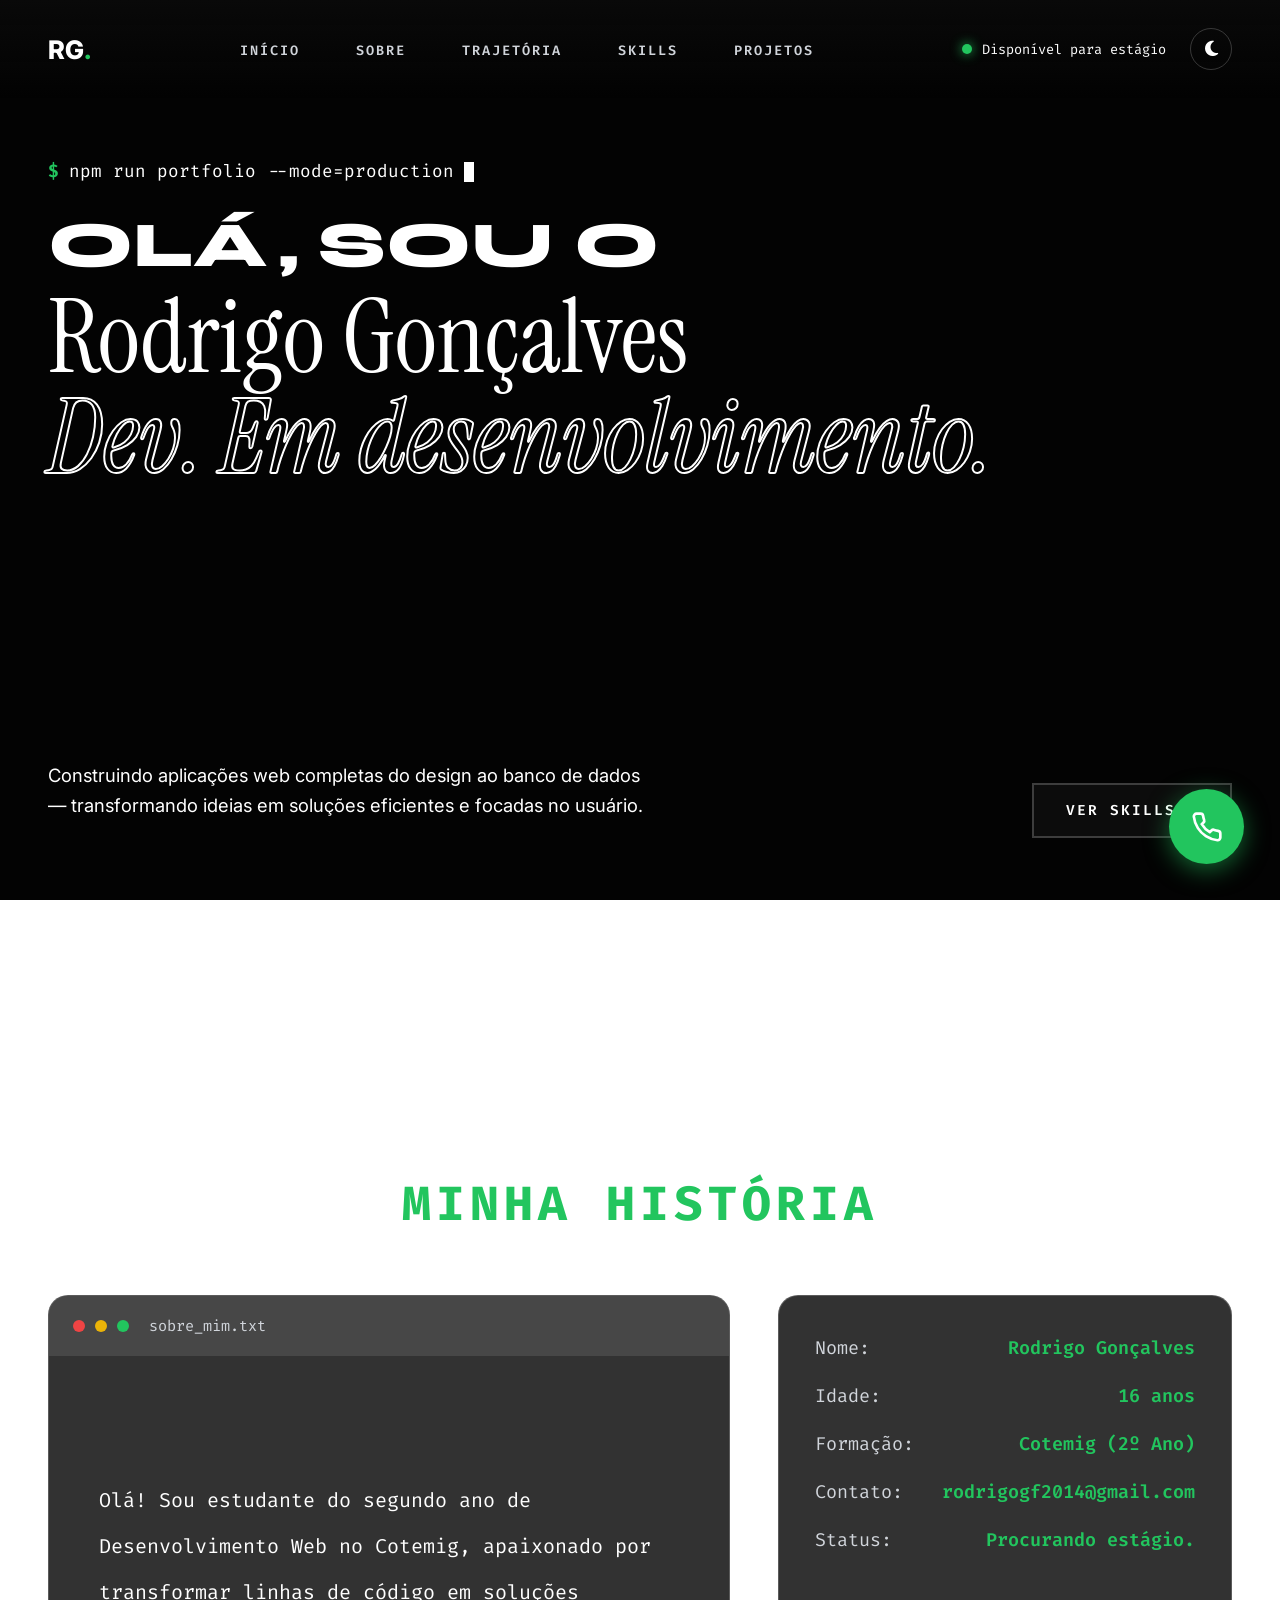
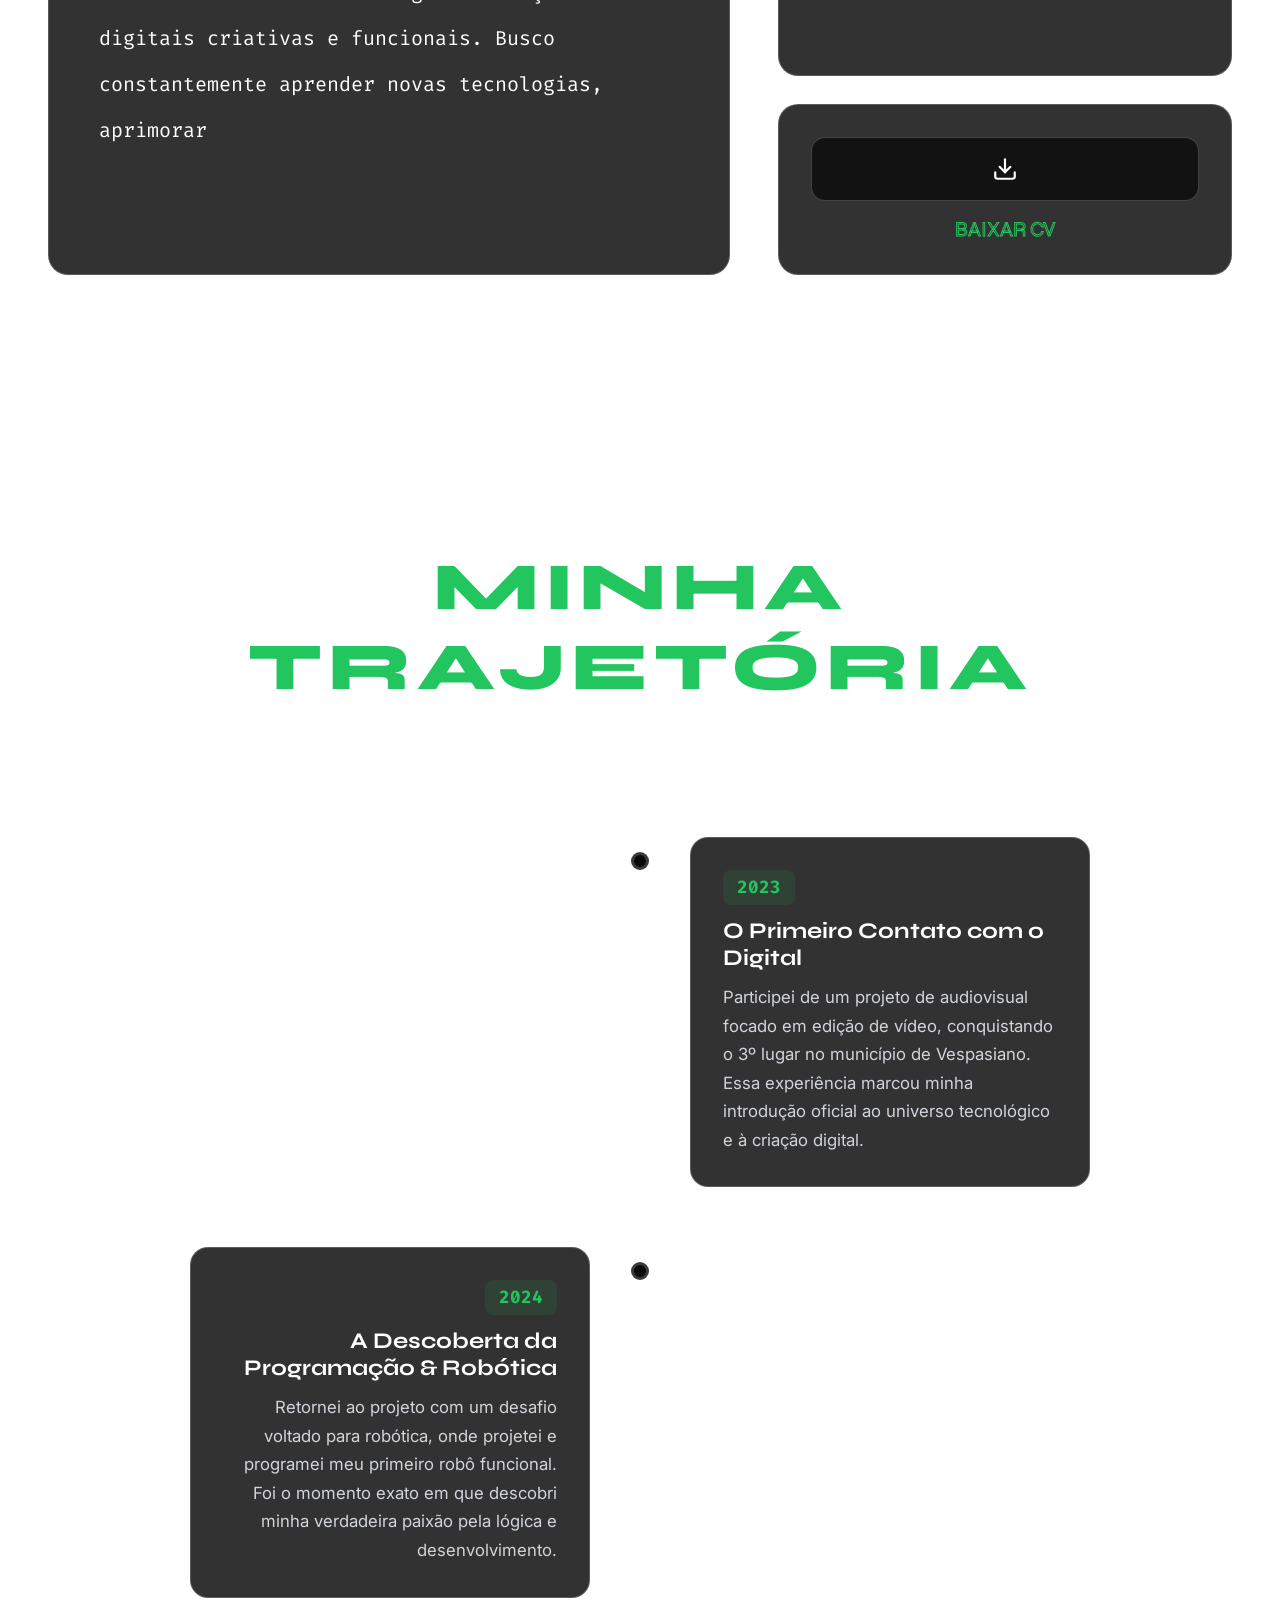
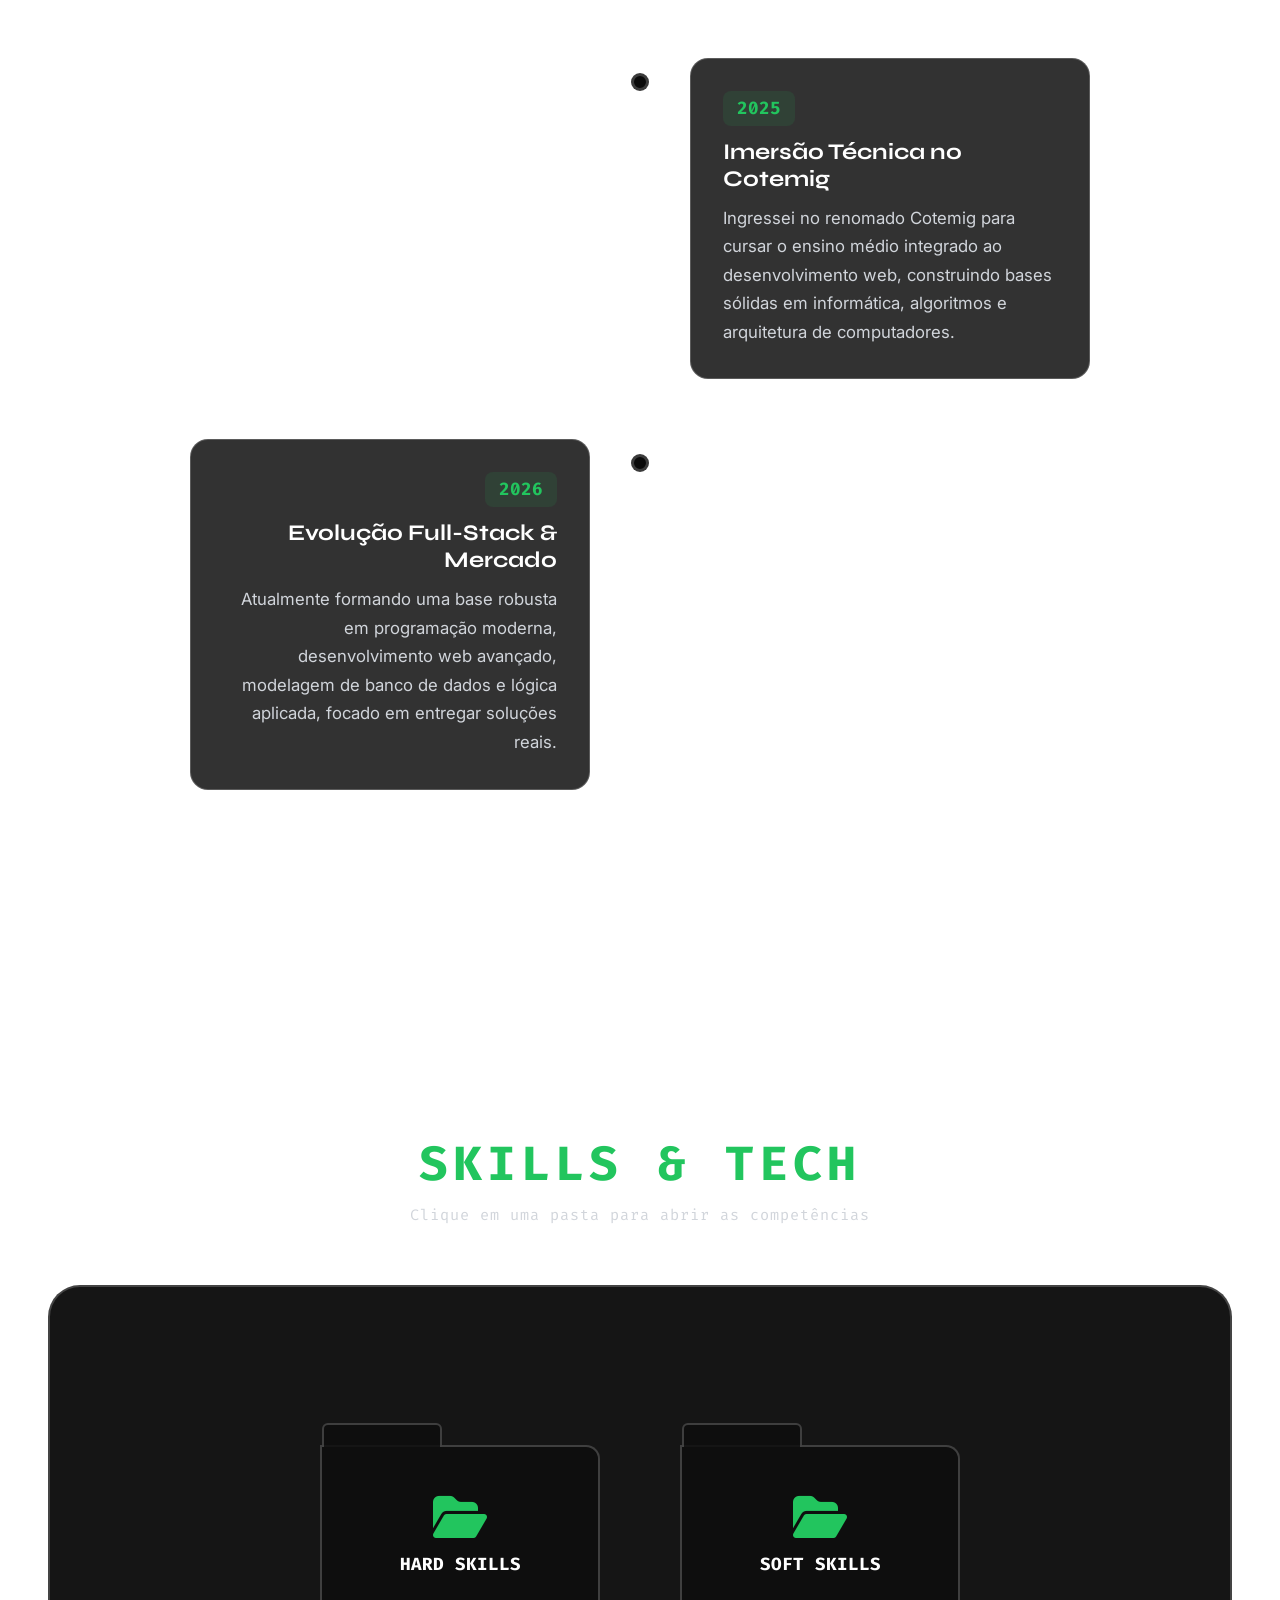
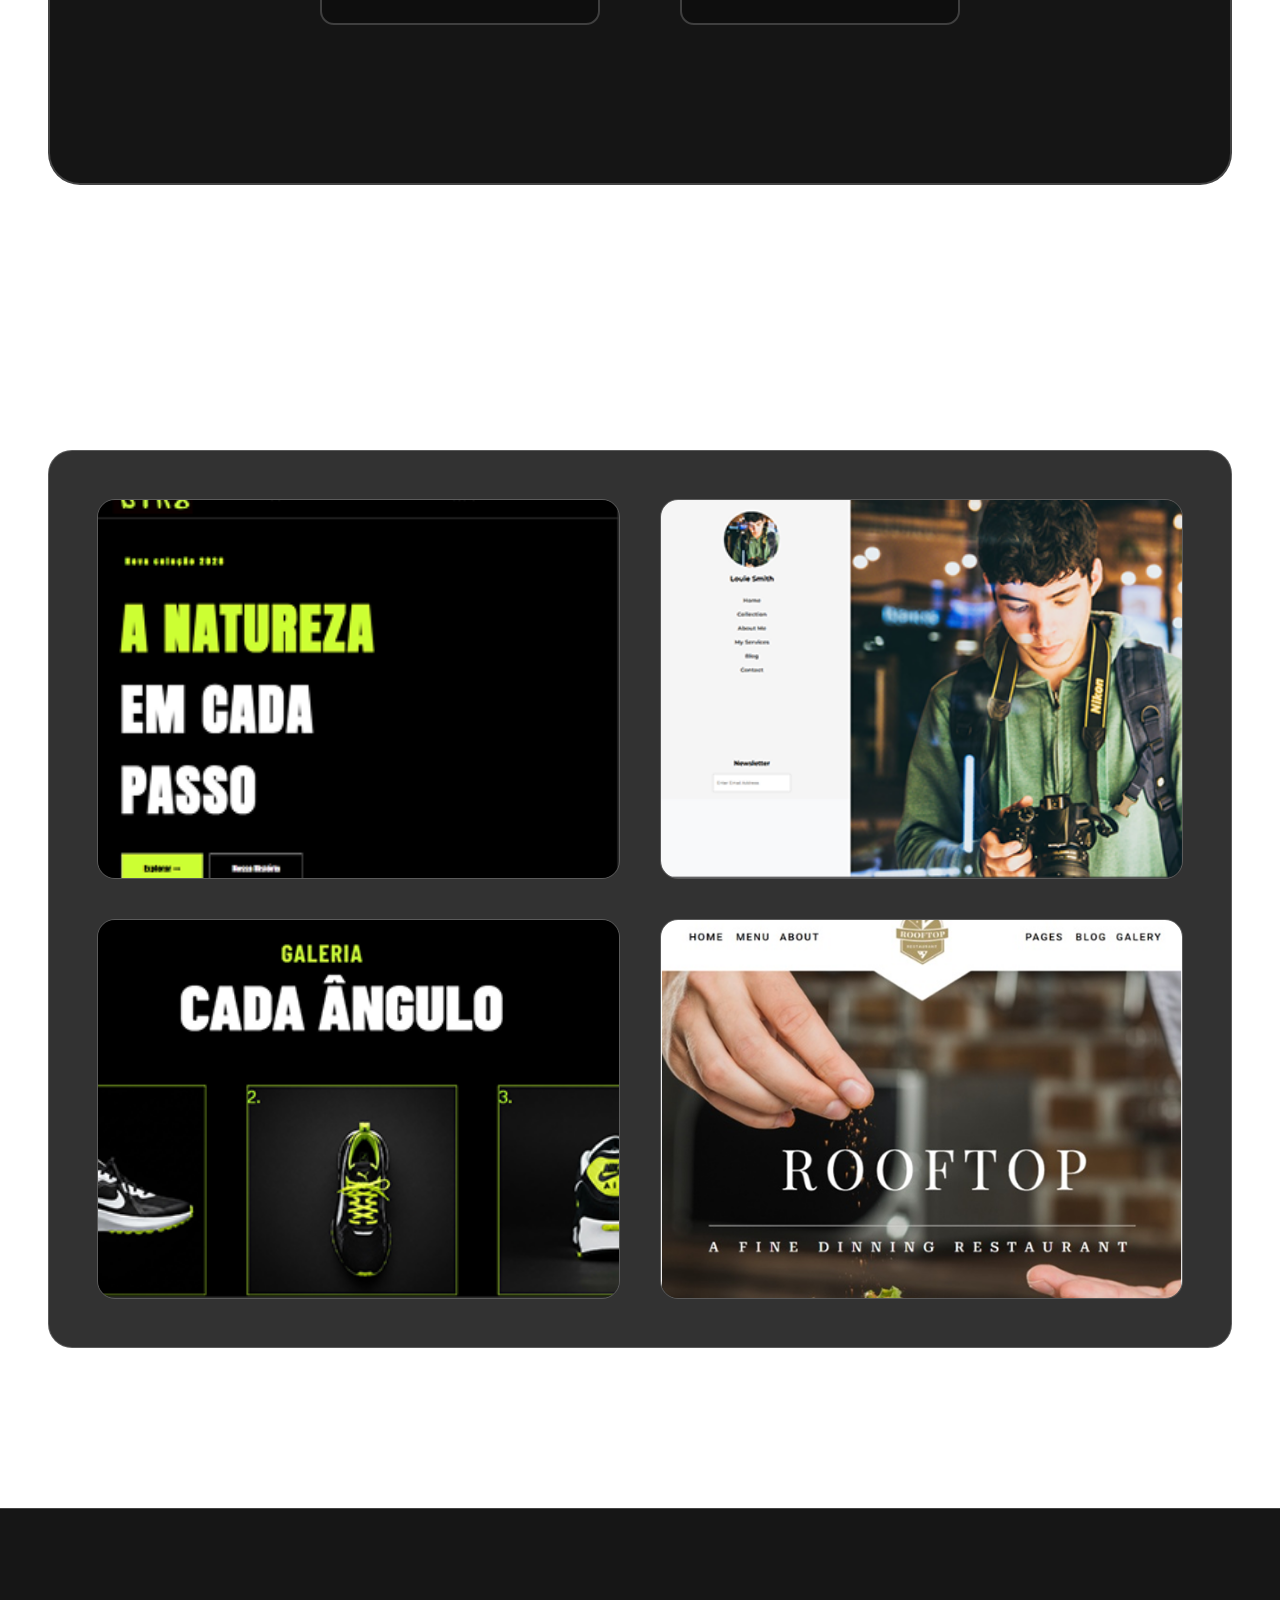
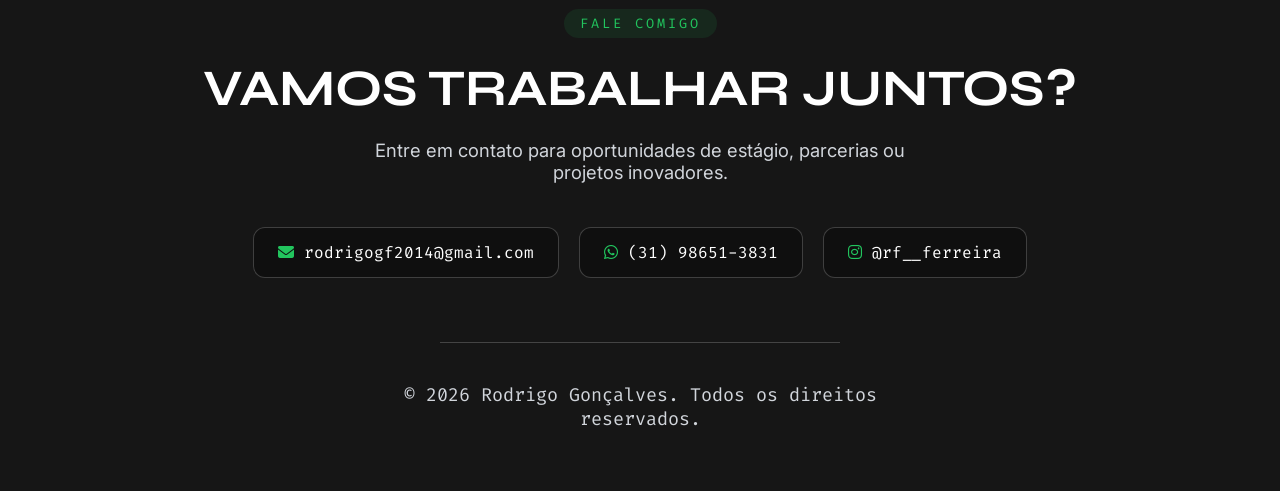
==== commit 7981a48d: "Update index.html" ====
--- a/index.html
+++ b/index.html
@@ -4,7 +4,7 @@
 <head>
     <meta charset="UTF-8">
     <meta name="viewport" content="width=device-width, initial-scale=1.0">
-    <title>Rodrigo Gonçalves — Desenvolvedor Full-Stack</title>
+    <title>Olá</title>
 
     <link rel="preconnect" href="https://fonts.googleapis.com">
     <link rel="preconnect" href="https://fonts.gstatic.com" crossorigin>
@@ -67,7 +67,7 @@
                     <span class="complementoim" id="complementoIm">, SOU O</span>
                 </div>
                 <h1 class="nomeprincipal">Rodrigo Gonçalves</h1>
-                <h2 class="subtitulostroke">Desenvolvedor Web.</h2>
+                <h2 class="subtitulostroke">Dev. Em desenvolvimento.</h2>
             </div>
         </div>
 
@@ -393,4 +393,4 @@
     <script src="script.js"></script>
 </body>
 
-</html>+</html>
